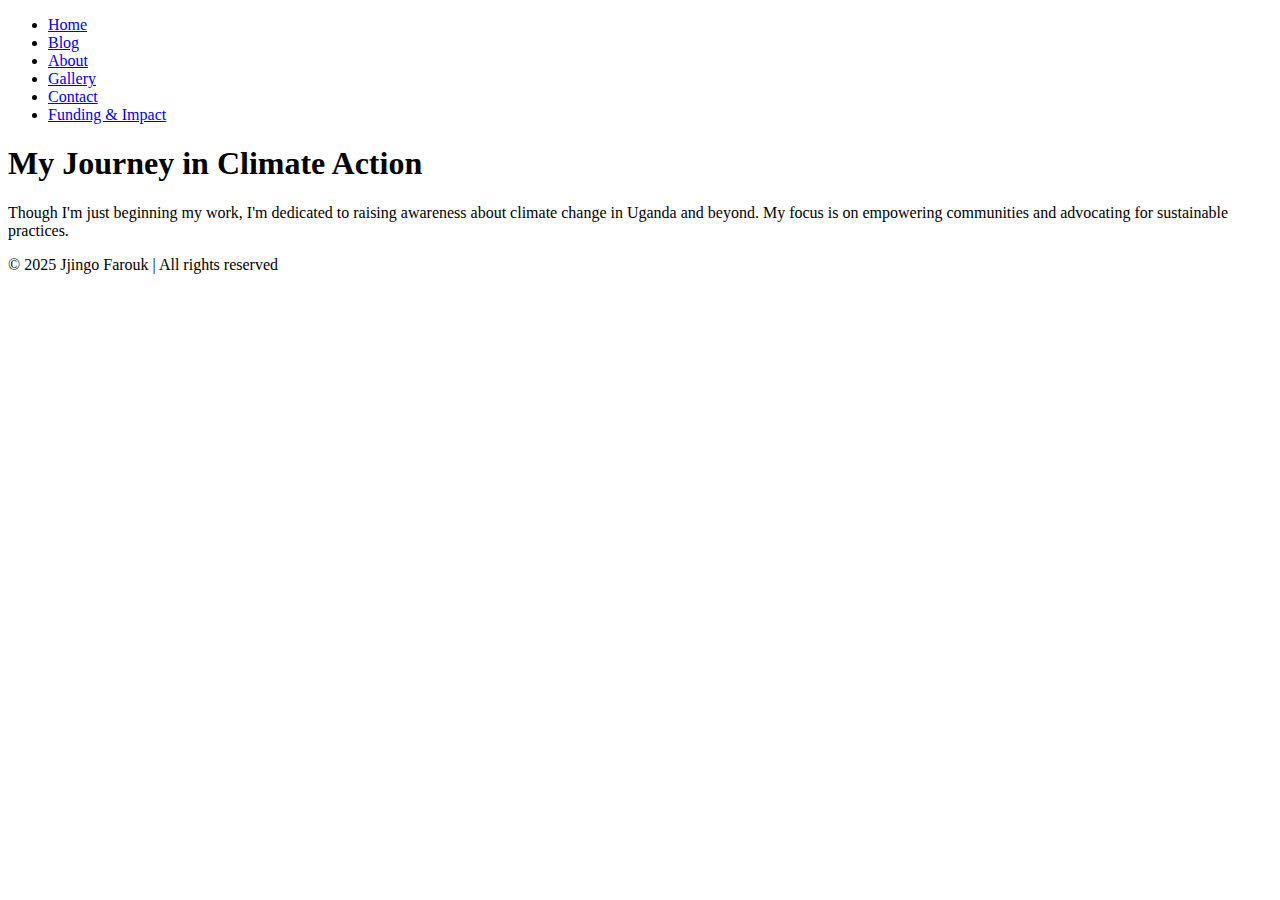
==== about.html @ 8c440848 "Create about.html" ====
<!DOCTYPE html>
<html lang="en">
<head>
    <meta charset="UTF-8">
    <meta name="viewport" content="width=device-width, initial-scale=1.0">
    <title>About Me | Jjingo Farouk</title>
    <link rel="stylesheet" href="styles/main.css">
</head>
<body>
    <header>
        <nav>
            <ul>
                <li><a href="index.html">Home</a></li>
                <li><a href="blog.html">Blog</a></li>
                <li><a href="about.html">About</a></li>
                <li><a href="gallery.html">Gallery</a></li>
                <li><a href="contact.html">Contact</a></li>
                <li><a href="funding.html">Funding & Impact</a></li>
            </ul>
        </nav>
    </header>

    <section class="about-section">
        <h1>My Journey in Climate Action</h1>
        <p>Though I'm just beginning my work, I'm dedicated to raising awareness about climate change in Uganda and beyond. My focus is on empowering communities and advocating for sustainable practices.</p>
    </section>

    <footer>
        <p>&copy; 2025 Jjingo Farouk | All rights reserved</p>
    </footer>

    <script src="scripts/main.js"></script>
</body>
</html>
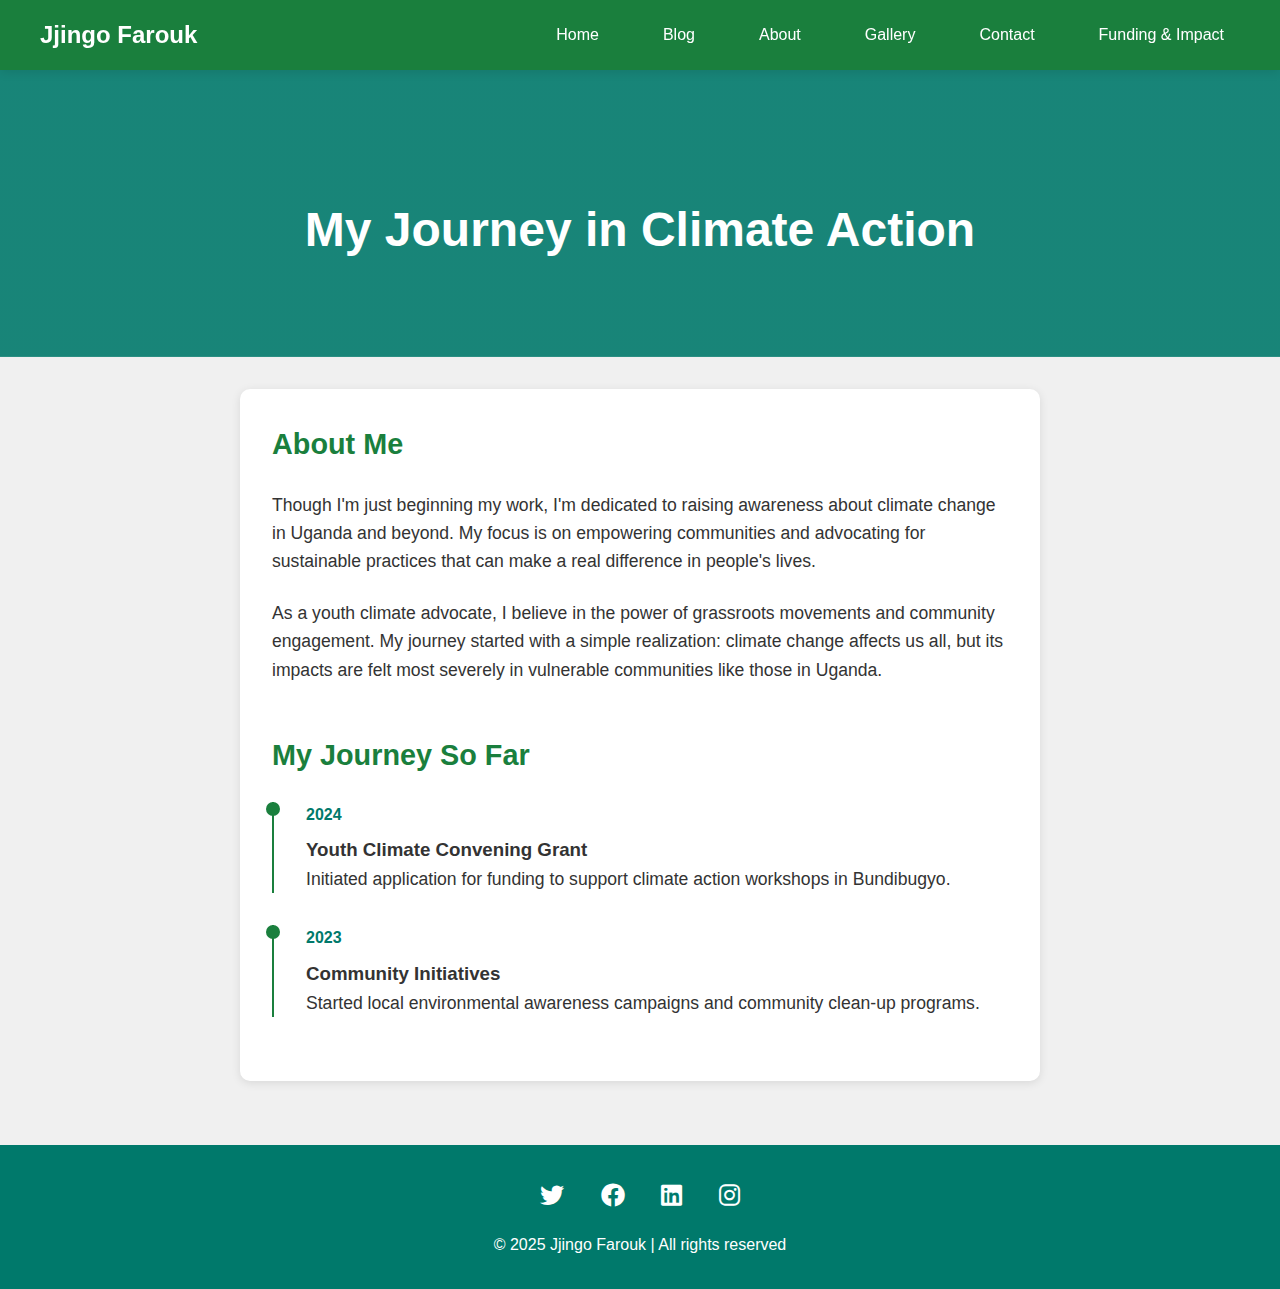
==== commit a3f9365a: "Update about.html" ====
--- a/about.html
+++ b/about.html
@@ -3,12 +3,253 @@
 <head>
     <meta charset="UTF-8">
     <meta name="viewport" content="width=device-width, initial-scale=1.0">
+    <meta name="description" content="About Jjingo Farouk - Youth Climate Advocate from Uganda working towards sustainable communities">
     <title>About Me | Jjingo Farouk</title>
-    <link rel="stylesheet" href="styles/main.css">
+    <link href="https://cdnjs.cloudflare.com/ajax/libs/font-awesome/6.0.0/css/all.min.css" rel="stylesheet">
+    <style>
+        /* Matching styles from index page */
+        :root {
+            --primary: #1a7f3d;
+            --primary-dark: #155d33;
+            --secondary: #00796b;
+            --light: #f0f0f0;
+            --white: #ffffff;
+            --dark: #333333;
+        }
+
+        * {
+            margin: 0;
+            padding: 0;
+            box-sizing: border-box;
+        }
+
+        body {
+            font-family: 'Segoe UI', Arial, sans-serif;
+            background-color: var(--light);
+            color: var(--dark);
+            line-height: 1.6;
+        }
+
+        /* Header & Navigation */
+        header {
+            background-color: var(--primary);
+            padding: 1rem;
+            position: fixed;
+            width: 100%;
+            top: 0;
+            z-index: 1000;
+            box-shadow: 0 2px 10px rgba(0,0,0,0.1);
+            transition: background-color 0.3s ease;
+        }
+
+        header.scrolled {
+            background-color: rgba(26, 127, 61, 0.95);
+            backdrop-filter: blur(5px);
+        }
+
+        nav {
+            max-width: 1200px;
+            margin: 0 auto;
+            display: flex;
+            justify-content: space-between;
+            align-items: center;
+        }
+
+        .logo {
+            color: var(--white);
+            font-size: 1.5rem;
+            font-weight: bold;
+            text-decoration: none;
+        }
+
+        nav ul {
+            list-style-type: none;
+            display: flex;
+            gap: 2rem;
+        }
+
+        nav ul li a {
+            color: var(--white);
+            text-decoration: none;
+            font-weight: 500;
+            padding: 0.5rem 1rem;
+            border-radius: 5px;
+            transition: all 0.3s ease;
+        }
+
+        nav ul li a:hover {
+            background-color: rgba(255,255,255,0.1);
+            transform: translateY(-2px);
+        }
+
+        /* About Page Specific Styles */
+        .about-hero {
+            background: linear-gradient(rgba(0,121,107,0.9), rgba(0,121,107,0.9)),
+                        url('/api/placeholder/1920/1080');
+            background-size: cover;
+            background-position: center;
+            color: var(--white);
+            text-align: center;
+            padding: 8rem 2rem 4rem;
+            margin-top: 4rem;
+            position: relative;
+        }
+
+        .about-hero h1 {
+            font-size: 3rem;
+            margin-bottom: 1.5rem;
+            animation: fadeInUp 1s ease;
+        }
+
+        .about-section {
+            max-width: 800px;
+            margin: 2rem auto;
+            padding: 2rem;
+            background: var(--white);
+            border-radius: 10px;
+            box-shadow: 0 2px 10px rgba(0,0,0,0.1);
+            animation: fadeIn 1s ease;
+        }
+
+        .about-section h2 {
+            color: var(--primary);
+            margin-bottom: 1.5rem;
+            font-size: 1.8rem;
+        }
+
+        .about-section p {
+            margin-bottom: 1.5rem;
+            font-size: 1.1rem;
+        }
+
+        .journey-timeline {
+            margin-top: 3rem;
+        }
+
+        .timeline-item {
+            position: relative;
+            padding-left: 2rem;
+            margin-bottom: 2rem;
+            border-left: 2px solid var(--primary);
+        }
+
+        .timeline-item::before {
+            content: '';
+            position: absolute;
+            left: -8px;
+            top: 0;
+            width: 14px;
+            height: 14px;
+            background: var(--primary);
+            border-radius: 50%;
+        }
+
+        .timeline-date {
+            color: var(--secondary);
+            font-weight: bold;
+            margin-bottom: 0.5rem;
+        }
+
+        /* Footer */
+        footer {
+            background-color: var(--secondary);
+            color: var(--white);
+            padding: 2rem;
+            text-align: center;
+            margin-top: 4rem;
+        }
+
+        .social-links {
+            margin-bottom: 1rem;
+        }
+
+        .social-links a {
+            color: var(--white);
+            margin: 0 1rem;
+            font-size: 1.5rem;
+            transition: transform 0.3s ease;
+        }
+
+        .social-links a:hover {
+            transform: translateY(-3px);
+        }
+
+        /* Animations */
+        @keyframes fadeInUp {
+            from {
+                opacity: 0;
+                transform: translateY(20px);
+            }
+            to {
+                opacity: 1;
+                transform: translateY(0);
+            }
+        }
+
+        @keyframes fadeIn {
+            from {
+                opacity: 0;
+            }
+            to {
+                opacity: 1;
+            }
+        }
+
+        /* Mobile Menu */
+        .mobile-menu-btn {
+            display: none;
+            background: none;
+            border: none;
+            color: var(--white);
+            font-size: 1.5rem;
+            cursor: pointer;
+        }
+
+        /* Responsive Design */
+        @media (max-width: 768px) {
+            .mobile-menu-btn {
+                display: block;
+            }
+
+            nav ul {
+                display: none;
+                position: absolute;
+                top: 100%;
+                left: 0;
+                right: 0;
+                background-color: var(--primary);
+                flex-direction: column;
+                padding: 1rem;
+                text-align: center;
+            }
+
+            nav ul.active {
+                display: flex;
+            }
+
+            nav ul li {
+                margin: 1rem 0;
+            }
+
+            .about-hero h1 {
+                font-size: 2.5rem;
+            }
+
+            .about-section {
+                margin: 1rem;
+                padding: 1.5rem;
+            }
+        }
+    </style>
 </head>
 <body>
+    <!-- Enhanced Navigation Bar -->
     <header>
         <nav>
+            <a href="index.html" class="logo">Jjingo Farouk</a>
+            <button class="mobile-menu-btn">
+                <i class="fas fa-bars"></i>
+            </button>
             <ul>
                 <li><a href="index.html">Home</a></li>
                 <li><a href="blog.html">Blog</a></li>
@@ -20,15 +261,69 @@
         </nav>
     </header>
 
+    <!-- About Hero Section -->
+    <section class="about-hero">
+        <h1>My Journey in Climate Action</h1>
+    </section>
+
+    <!-- About Content Section -->
     <section class="about-section">
-        <h1>My Journey in Climate Action</h1>
-        <p>Though I'm just beginning my work, I'm dedicated to raising awareness about climate change in Uganda and beyond. My focus is on empowering communities and advocating for sustainable practices.</p>
+        <h2>About Me</h2>
+        <p>Though I'm just beginning my work, I'm dedicated to raising awareness about climate change in Uganda and beyond. My focus is on empowering communities and advocating for sustainable practices that can make a real difference in people's lives.</p>
+        
+        <p>As a youth climate advocate, I believe in the power of grassroots movements and community engagement. My journey started with a simple realization: climate change affects us all, but its impacts are felt most severely in vulnerable communities like those in Uganda.</p>
+
+        <div class="journey-timeline">
+            <h2>My Journey So Far</h2>
+            <div class="timeline-item">
+                <div class="timeline-date">2024</div>
+                <h3>Youth Climate Convening Grant</h3>
+                <p>Initiated application for funding to support climate action workshops in Bundibugyo.</p>
+            </div>
+            <div class="timeline-item">
+                <div class="timeline-date">2023</div>
+                <h3>Community Initiatives</h3>
+                <p>Started local environmental awareness campaigns and community clean-up programs.</p>
+            </div>
+        </div>
     </section>
 
+    <!-- Enhanced Footer -->
     <footer>
+        <div class="social-links">
+            <a href="#"><i class="fab fa-twitter"></i></a>
+            <a href="#"><i class="fab fa-facebook"></i></a>
+            <a href="#"><i class="fab fa-linkedin"></i></a>
+            <a href="#"><i class="fab fa-instagram"></i></a>
+        </div>
         <p>&copy; 2025 Jjingo Farouk | All rights reserved</p>
     </footer>
 
-    <script src="scripts/main.js"></script>
+    <script>
+        // Mobile Menu Toggle
+        const mobileMenuBtn = document.querySelector('.mobile-menu-btn');
+        const navMenu = document.querySelector('nav ul');
+
+        mobileMenuBtn.addEventListener('click', () => {
+            navMenu.classList.toggle('active');
+        });
+
+        // Header Scroll Effect
+        window.addEventListener('scroll', () => {
+            const header = document.querySelector('header');
+            if (window.scrollY > 50) {
+                header.classList.add('scrolled');
+            } else {
+                header.classList.remove('scrolled');
+            }
+        });
+
+        // Close mobile menu when clicking outside
+        document.addEventListener('click', (e) => {
+            if (!e.target.closest('nav') && navMenu.classList.contains('active')) {
+                navMenu.classList.remove('active');
+            }
+        });
+    </script>
 </body>
-</html>
+</html>